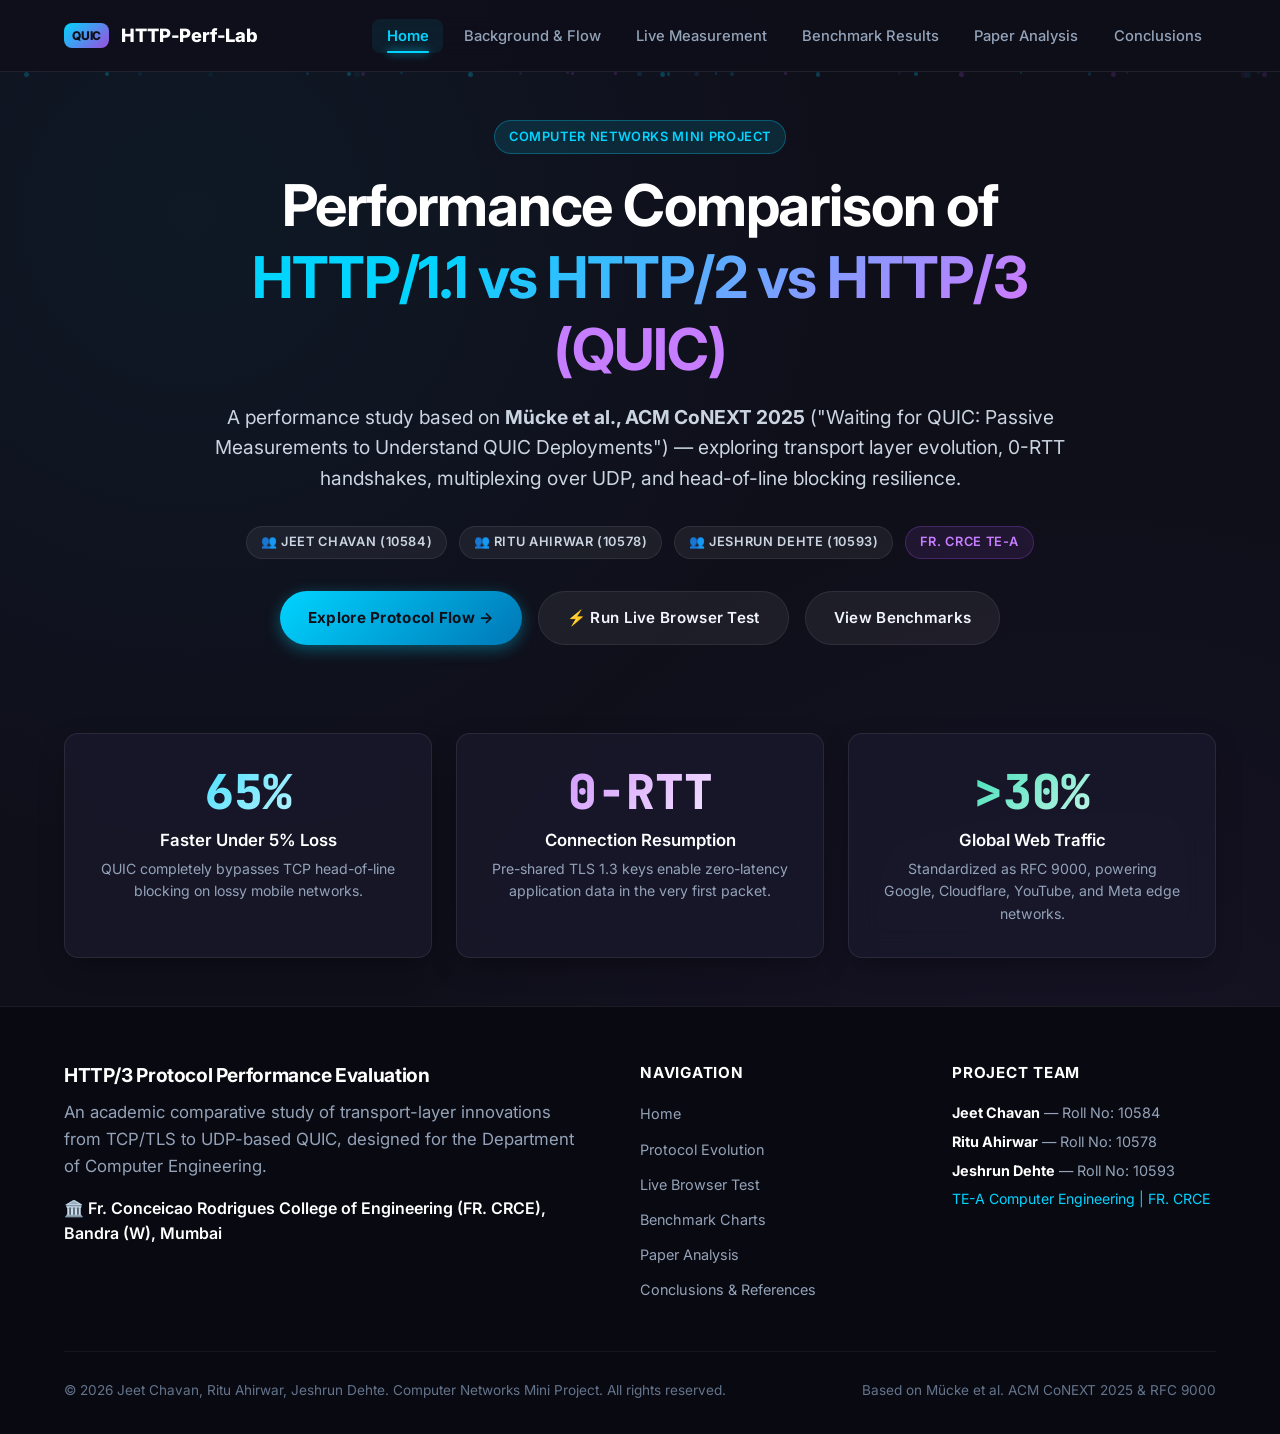
==== index.html @ 721e8af0 "Initial Commit" ====
<!DOCTYPE html>
<html lang="en">
<head>
  <meta charset="UTF-8">
  <meta name="viewport" content="width=device-width, initial-scale=1.0">
  <title>HTTP/1.1 vs HTTP/2 vs HTTP/3 (QUIC) | Computer Networks Mini Project</title>
  <meta name="description" content="A comprehensive experimental performance study comparing HTTP/1.1, HTTP/2, and HTTP/3 (QUIC) based on Mücke et al., ACM CoNEXT 2025. Submitted by Jeet Chavan, Ritu Ahirwar, Jeshrun Dehte, FR. CRCE.">
  <link rel="stylesheet" href="css/style.css">
</head>
<body>

  <!-- Sticky Navbar -->
  <header class="site-header">
    <div class="container nav-container">
      <a href="index.html" class="nav-brand">
        <span class="brand-badge">QUIC</span>
        <span>HTTP-Perf-Lab</span>
      </a>

      <button class="nav-toggle" aria-label="Toggle Navigation" aria-expanded="false">☰</button>

      <ul class="nav-links">
        <li><a href="index.html" class="nav-link">Home</a></li>
        <li><a href="background.html" class="nav-link">Background & Flow</a></li>
        <li><a href="live-demo.html" class="nav-link">Live Measurement</a></li>
        <li><a href="results.html" class="nav-link">Benchmark Results</a></li>
        <li><a href="research.html" class="nav-link">Paper Analysis</a></li>
        <li><a href="conclusion.html" class="nav-link">Conclusions</a></li>
      </ul>
    </div>
  </header>

  <!-- Hero Section with CSS Particle Background -->
  <main>
    <section class="hero">
      <div class="particles-bg"></div>

      <div class="container">
        <div class="hero-content">
          <!-- Left Column: Title & Research Context -->
          <div class="hero-text">
            <span class="badge">Computer Networks Mini Project</span>
            <h1>
              Performance Comparison of <br>
              <span class="gradient-text">HTTP/1.1 vs HTTP/2 vs HTTP/3 (QUIC)</span>
            </h1>
            <p class="hero-subtitle">
              A performance study based on <strong>Mücke et al., ACM CoNEXT 2025</strong> ("Waiting for QUIC: Passive Measurements to Understand QUIC Deployments") — exploring transport layer evolution, 0-RTT handshakes, multiplexing over UDP, and head-of-line blocking resilience.
            </p>
            <div style="display:flex; justify-content:center; gap:0.75rem; flex-wrap:wrap; margin-bottom:2rem;">
              <span class="badge" style="background:rgba(255,255,255,0.06); border-color:var(--border-glass); color:#cbd5e1;">👥 Jeet Chavan (10584)</span>
              <span class="badge" style="background:rgba(255,255,255,0.06); border-color:var(--border-glass); color:#cbd5e1;">👥 Ritu Ahirwar (10578)</span>
              <span class="badge" style="background:rgba(255,255,255,0.06); border-color:var(--border-glass); color:#cbd5e1;">👥 Jeshrun Dehte (10593)</span>
              <span class="badge badge-purple">FR. CRCE TE-A</span>
            </div>

            <div class="hero-actions">
              <a href="background.html" class="btn btn-primary" id="cta-explore">Explore Protocol Flow →</a>
              <a href="live-demo.html" class="btn btn-secondary" id="cta-demo">⚡ Run Live Browser Test</a>
              <a href="results.html" class="btn btn-secondary" id="cta-results">View Benchmarks</a>
            </div>
          </div>
        </div>

        <!-- Quick Stats Grid -->
        <div class="stats-grid">
          <div class="glass-card stat-card">
            <div class="stat-value">65%</div>
            <div class="stat-label">Faster Under 5% Loss</div>
            <p class="stat-desc">QUIC completely bypasses TCP head-of-line blocking on lossy mobile networks.</p>
          </div>

          <div class="glass-card stat-card purple">
            <div class="stat-value">0-RTT</div>
            <div class="stat-label">Connection Resumption</div>
            <p class="stat-desc">Pre-shared TLS 1.3 keys enable zero-latency application data in the very first packet.</p>
          </div>

          <div class="glass-card stat-card green">
            <div class="stat-value">&gt;30%</div>
            <div class="stat-label">Global Web Traffic</div>
            <p class="stat-desc">Standardized as RFC 9000, powering Google, Cloudflare, YouTube, and Meta edge networks.</p>
          </div>
        </div>
      </div>
    </section>
  </main>

  <!-- FR. CRCE Footer -->
  <footer class="site-footer">
    <div class="container">
      <div class="footer-grid">
        <div class="footer-brand">
          <h4>HTTP/3 Protocol Performance Evaluation</h4>
          <p>An academic comparative study of transport-layer innovations from TCP/TLS to UDP-based QUIC, designed for the Department of Computer Engineering.</p>
          <div class="crce-badge">
            🏛️ Fr. Conceicao Rodrigues College of Engineering (FR. CRCE), Bandra (W), Mumbai
          </div>
        </div>

        <div class="footer-links">
          <h5>Navigation</h5>
          <ul>
            <li><a href="index.html">Home</a></li>
            <li><a href="background.html">Protocol Evolution</a></li>
            <li><a href="live-demo.html">Live Browser Test</a></li>
            <li><a href="results.html">Benchmark Charts</a></li>
            <li><a href="research.html">Paper Analysis</a></li>
            <li><a href="conclusion.html">Conclusions & References</a></li>
          </ul>
        </div>

        <div class="footer-contact">
          <h5>Project Team</h5>
          <p style="font-size:0.9rem; margin-bottom:0.35rem;"><strong style="color:#fff;">Jeet Chavan</strong> — Roll No: 10584</p>
          <p style="font-size:0.9rem; margin-bottom:0.35rem;"><strong style="color:#fff;">Ritu Ahirwar</strong> — Roll No: 10578</p>
          <p style="font-size:0.9rem; margin-bottom:0.35rem;"><strong style="color:#fff;">Jeshrun Dehte</strong> — Roll No: 10593</p>
          <p style="font-size:0.88rem; margin-top:0.4rem; color:var(--accent-cyan);">TE-A Computer Engineering | FR. CRCE</p>
        </div>
      </div>

      <div class="footer-bottom">
        <div>&copy; 2026 Jeet Chavan, Ritu Ahirwar, Jeshrun Dehte. Computer Networks Mini Project. All rights reserved.</div>
        <div>Based on Mücke et al. ACM CoNEXT 2025 & RFC 9000</div>
      </div>
    </div>
  </footer>

  <script src="js/nav.js"></script>
</body>
</html>
---- css/style.css ----
/* ==========================================================================
   HTTP/1.1 vs HTTP/2 vs HTTP/3 (QUIC) - Computer Networks Mini-Project
   Shared Design System & Theme
   Theme: High-contrast Dark (#0f0f1a) + Cyan (#00d4ff) + Violet/Indigo
   ========================================================================== */

@import url('https://fonts.googleapis.com/css2?family=Inter:wght@300;400;500;600;700;800&family=JetBrains+Mono:wght@400;500;700&display=swap');

:root {
  --bg-primary: #0f0f1a;
  --bg-secondary: #17172b;
  --bg-card: rgba(26, 26, 46, 0.7);
  --bg-card-hover: rgba(35, 35, 62, 0.85);
  --bg-glass: rgba(18, 18, 35, 0.75);
  --border-glass: rgba(255, 255, 255, 0.08);
  --border-accent: rgba(0, 212, 255, 0.35);

  --accent-cyan: #00d4ff;
  --accent-cyan-glow: rgba(0, 212, 255, 0.4);
  --accent-purple: #9d4edd;
  --accent-pink: #f72585;
  --accent-green: #06d6a0;
  --accent-yellow: #ffd166;
  --accent-red: #ef476f;

  --text-main: #f0f4fc;
  --text-muted: #94a3b8;
  --text-dim: #64748b;

  --shadow-card: 0 10px 30px -10px rgba(0, 0, 0, 0.5);
  --shadow-glow: 0 0 25px rgba(0, 212, 255, 0.25);
  --shadow-glow-purple: 0 0 25px rgba(157, 78, 221, 0.25);

  --font-main: 'Inter', -apple-system, BlinkMacSystemFont, 'Segoe UI', Roboto, sans-serif;
  --font-mono: 'JetBrains Mono', monospace;

  --nav-height: 72px;
  --radius-sm: 8px;
  --radius-md: 14px;
  --radius-lg: 20px;
  --radius-full: 9999px;

  --transition-fast: 0.2s ease;
  --transition-smooth: 0.35s cubic-bezier(0.16, 1, 0.3, 1);
}

/* Base Reset */
*, *::before, *::after {
  box-sizing: border-box;
  margin: 0;
  padding: 0;
}

html {
  scroll-behavior: smooth;
  font-size: 16px;
}

body {
  background-color: var(--bg-primary);
  color: var(--text-main);
  font-family: var(--font-main);
  line-height: 1.6;
  min-height: 100vh;
  display: flex;
  flex-direction: column;
  overflow-x: hidden;
  background-image: 
    radial-gradient(circle at 15% 15%, rgba(0, 212, 255, 0.05) 0%, transparent 40%),
    radial-gradient(circle at 85% 85%, rgba(157, 78, 221, 0.06) 0%, transparent 45%);
}

/* Typography */
h1, h2, h3, h4, h5, h6 {
  color: #ffffff;
  font-weight: 700;
  line-height: 1.25;
  letter-spacing: -0.02em;
}

h1 { font-size: clamp(2.2rem, 4.5vw, 3.6rem); }
h2 { font-size: clamp(1.75rem, 3vw, 2.4rem); margin-bottom: 0.75rem; }
h3 { font-size: clamp(1.25rem, 2vw, 1.5rem); margin-bottom: 0.5rem; }

p {
  color: var(--text-muted);
  margin-bottom: 1rem;
  font-size: 1.05rem;
}

a {
  color: var(--accent-cyan);
  text-decoration: none;
  transition: all var(--transition-fast);
}

a:hover {
  color: #70e2ff;
  text-shadow: 0 0 10px var(--accent-cyan-glow);
}

/* Container & Layout */
.container {
  width: 100%;
  max-width: 1200px;
  margin: 0 auto;
  padding: 0 1.5rem;
}

.section {
  padding: 5rem 0;
  position: relative;
}

.section-title {
  text-align: center;
  margin-bottom: 3.5rem;
}

.section-title .badge {
  display: inline-flex;
  margin-bottom: 0.9rem;
}

.section-title h2 {
  display: block;
  width: 100%;
  background: linear-gradient(135deg, #ffffff 40%, var(--accent-cyan) 100%);
  -webkit-background-clip: text;
  -webkit-text-fill-color: transparent;
}

.section-title p {
  max-width: 650px;
  margin: 0.75rem auto 0;
  font-size: 1.1rem;
}

/* Glass Card */
.glass-card {
  background: var(--bg-card);
  backdrop-filter: blur(16px);
  -webkit-backdrop-filter: blur(16px);
  border: 1px solid var(--border-glass);
  border-radius: var(--radius-md);
  padding: 2rem;
  box-shadow: var(--shadow-card);
  transition: transform var(--transition-smooth), border-color var(--transition-smooth), box-shadow var(--transition-smooth);
}

.glass-card:hover {
  border-color: var(--border-accent);
  transform: translateY(-4px);
  box-shadow: var(--shadow-card), var(--shadow-glow);
}

/* Badge & Tag */
.badge {
  display: inline-flex;
  align-items: center;
  gap: 0.4rem;
  padding: 0.35rem 0.85rem;
  border-radius: var(--radius-full);
  font-size: 0.8rem;
  font-weight: 600;
  text-transform: uppercase;
  letter-spacing: 0.05em;
  background: rgba(0, 212, 255, 0.12);
  color: var(--accent-cyan);
  border: 1px solid rgba(0, 212, 255, 0.3);
}

.badge-purple {
  background: rgba(157, 78, 221, 0.12);
  color: #c77dff;
  border-color: rgba(157, 78, 221, 0.3);
}

.badge-green {
  background: rgba(6, 214, 160, 0.12);
  color: var(--accent-green);
  border-color: rgba(6, 214, 160, 0.3);
}

/* Buttons */
.btn {
  display: inline-flex;
  align-items: center;
  justify-content: center;
  gap: 0.6rem;
  padding: 0.85rem 1.75rem;
  border-radius: var(--radius-full);
  font-weight: 600;
  font-size: 0.95rem;
  letter-spacing: 0.02em;
  cursor: pointer;
  border: none;
  transition: all var(--transition-smooth);
  text-decoration: none;
}

.btn-primary {
  background: linear-gradient(135deg, #00d4ff, #0077b6);
  color: #0f0f1a;
  font-weight: 700;
  box-shadow: 0 4px 15px rgba(0, 212, 255, 0.35);
}

.btn-primary:hover {
  background: linear-gradient(135deg, #33dcff, #0096c7);
  box-shadow: 0 6px 25px rgba(0, 212, 255, 0.55);
  transform: translateY(-2px);
  color: #05050d;
}

.btn-secondary {
  background: rgba(255, 255, 255, 0.06);
  color: var(--text-main);
  border: 1px solid var(--border-glass);
}

.btn-secondary:hover {
  background: rgba(255, 255, 255, 0.12);
  border-color: rgba(255, 255, 255, 0.2);
  color: #ffffff;
  transform: translateY(-2px);
}

.btn-disabled {
  opacity: 0.4;
  cursor: not-allowed;
  pointer-events: none;
}

/* ==========================================================================
   Navbar
   ========================================================================== */
.site-header {
  position: sticky;
  top: 0;
  left: 0;
  width: 100%;
  height: var(--nav-height);
  background: rgba(15, 15, 26, 0.85);
  backdrop-filter: blur(20px);
  -webkit-backdrop-filter: blur(20px);
  border-bottom: 1px solid var(--border-glass);
  z-index: 1000;
  transition: all var(--transition-fast);
}

.site-header.scrolled {
  box-shadow: 0 10px 30px rgba(0, 0, 0, 0.4);
  background: rgba(15, 15, 26, 0.95);
}

.nav-container {
  display: flex;
  align-items: center;
  justify-content: space-between;
  height: 100%;
}

.nav-brand {
  display: flex;
  align-items: center;
  gap: 0.75rem;
  font-weight: 800;
  font-size: 1.15rem;
  color: #ffffff;
  letter-spacing: -0.01em;
}

.nav-brand .brand-badge {
  background: linear-gradient(135deg, var(--accent-cyan), var(--accent-purple));
  color: #0f0f1a;
  font-size: 0.75rem;
  font-weight: 800;
  padding: 0.2rem 0.5rem;
  border-radius: var(--radius-sm);
}

.nav-links {
  display: flex;
  align-items: center;
  list-style: none;
  gap: 0.4rem;
}

.nav-link {
  color: var(--text-muted);
  font-size: 0.92rem;
  font-weight: 500;
  padding: 0.5rem 0.9rem;
  border-radius: var(--radius-sm);
  transition: all var(--transition-fast);
  position: relative;
}

.nav-link:hover {
  color: #ffffff;
  background: rgba(255, 255, 255, 0.05);
}

.nav-link.active {
  color: var(--accent-cyan);
  background: rgba(0, 212, 255, 0.08);
  font-weight: 600;
}

.nav-link.active::after {
  content: '';
  position: absolute;
  bottom: 0;
  left: 20%;
  width: 60%;
  height: 2px;
  background: var(--accent-cyan);
  border-radius: 2px;
  box-shadow: 0 0 8px var(--accent-cyan);
}

.nav-toggle {
  display: none;
  background: none;
  border: none;
  color: var(--text-main);
  font-size: 1.5rem;
  cursor: pointer;
  padding: 0.5rem;
}

/* ==========================================================================
   Hero Section & Particle Simulation
   ========================================================================== */
.hero {
  position: relative;
  min-height: calc(100vh - var(--nav-height));
  display: flex;
  align-items: center;
  padding: 3rem 0;
  overflow: hidden;
}

.particles-bg {
  position: absolute;
  top: 0;
  left: 0;
  width: 100%;
  height: 100%;
  pointer-events: none;
  z-index: 0;
  opacity: 0.5;
}

.hero-content {
  position: relative;
  z-index: 1;
  display: flex;
  flex-direction: column;
  align-items: center;
  text-align: center;
  max-width: 900px;
  margin: 0 auto;
}

.hero-text {
  width: 100%;
}

.hero-text h1 {
  margin: 1rem 0;
}

.hero-text h1 .gradient-text {
  background: linear-gradient(135deg, #00d4ff 20%, #c77dff 80%);
  -webkit-background-clip: text;
  -webkit-text-fill-color: transparent;
}

.hero-subtitle {
  font-size: 1.2rem;
  line-height: 1.6;
  color: #cbd5e1;
  margin-bottom: 2rem;
}

.hero-actions {
  display: flex;
  gap: 1rem;
  flex-wrap: wrap;
  justify-content: center;
  margin-bottom: 2.5rem;
}

/* Student Profile Card */
.student-card {
  background: linear-gradient(145deg, rgba(26, 26, 46, 0.9), rgba(18, 18, 35, 0.95));
  border: 1px solid rgba(0, 212, 255, 0.25);
  border-radius: var(--radius-lg);
  padding: 2.2rem;
  box-shadow: 0 20px 40px rgba(0, 0, 0, 0.6), 0 0 30px rgba(0, 212, 255, 0.1);
  position: relative;
  overflow: hidden;
}

.student-card::before {
  content: '';
  position: absolute;
  top: 0;
  left: 0;
  width: 100%;
  height: 4px;
  background: linear-gradient(90deg, var(--accent-cyan), var(--accent-purple), var(--accent-pink));
}

.student-header {
  display: flex;
  align-items: center;
  gap: 1.2rem;
  margin-bottom: 1.5rem;
}

.student-avatar {
  width: 60px;
  height: 60px;
  border-radius: 50%;
  background: linear-gradient(135deg, var(--accent-cyan), var(--accent-purple));
  display: flex;
  align-items: center;
  justify-content: center;
  font-size: 1.5rem;
  font-weight: 700;
  color: #0f0f1a;
  box-shadow: 0 0 20px rgba(0, 212, 255, 0.4);
}

.student-details h3 {
  font-size: 1.35rem;
  margin-bottom: 0.2rem;
}

.student-details p {
  margin: 0;
  font-size: 0.9rem;
  color: var(--accent-cyan);
  font-weight: 500;
}

.student-meta-list {
  list-style: none;
  display: flex;
  flex-direction: column;
  gap: 0.75rem;
  border-top: 1px solid var(--border-glass);
  padding-top: 1.25rem;
}

.student-meta-item {
  display: flex;
  justify-content: space-between;
  font-size: 0.92rem;
}

.student-meta-item span:first-child {
  color: var(--text-dim);
}

.student-meta-item span:last-child {
  color: #ffffff;
  font-weight: 600;
}

/* Quick Stats Section */
.stats-grid {
  display: grid;
  grid-template-columns: repeat(auto-fit, minmax(280px, 1fr));
  gap: 1.5rem;
  margin-top: 3rem;
}

.stat-card {
  padding: 2rem;
  text-align: center;
  position: relative;
  overflow: hidden;
}

.stat-value {
  font-size: 3rem;
  font-weight: 800;
  font-family: var(--font-mono);
  background: linear-gradient(135deg, var(--accent-cyan), #ffffff);
  -webkit-background-clip: text;
  -webkit-text-fill-color: transparent;
  line-height: 1.1;
  margin-bottom: 0.5rem;
}

.stat-card.purple .stat-value {
  background: linear-gradient(135deg, #c77dff, #ffffff);
  -webkit-background-clip: text;
  -webkit-text-fill-color: transparent;
}

.stat-card.green .stat-value {
  background: linear-gradient(135deg, var(--accent-green), #ffffff);
  -webkit-background-clip: text;
  -webkit-text-fill-color: transparent;
}

.stat-label {
  font-size: 1.05rem;
  font-weight: 600;
  color: #ffffff;
  margin-bottom: 0.25rem;
}

.stat-desc {
  font-size: 0.88rem;
  color: var(--text-muted);
  margin: 0;
}

/* ==========================================================================
   Timeline (Background Page)
   ========================================================================== */
.timeline {
  position: relative;
  max-width: 900px;
  margin: 3rem auto;
  padding: 2rem 0;
}

.timeline::before {
  content: '';
  position: absolute;
  top: 0;
  bottom: 0;
  left: 50%;
  width: 3px;
  background: linear-gradient(180deg, rgba(0, 212, 255, 0.8), rgba(157, 78, 221, 0.8));
  transform: translateX(-50%);
}

.timeline-item {
  position: relative;
  width: 50%;
  padding: 1.5rem 2.5rem;
}

.timeline-item.left {
  left: 0;
  text-align: right;
}

.timeline-item.right {
  left: 50%;
  text-align: left;
}

.timeline-dot {
  position: absolute;
  top: 2rem;
  width: 20px;
  height: 20px;
  background: var(--bg-primary);
  border: 3px solid var(--accent-cyan);
  border-radius: 50%;
  box-shadow: 0 0 15px var(--accent-cyan);
  z-index: 2;
}

.timeline-item.left .timeline-dot {
  right: -10px;
}

.timeline-item.right .timeline-dot {
  left: -10px;
  border-color: var(--accent-purple);
  box-shadow: 0 0 15px var(--accent-purple);
}

.timeline-year {
  font-family: var(--font-mono);
  font-size: 1.1rem;
  font-weight: 700;
  color: var(--accent-cyan);
  margin-bottom: 0.25rem;
}

.timeline-item.right .timeline-year {
  color: #c77dff;
}

/* ==========================================================================
   Handshake & HOL Visualizations
   ========================================================================== */
.diagram-container {
  display: grid;
  grid-template-columns: 1fr 1fr;
  gap: 2rem;
  margin: 2.5rem 0;
}

.diagram-box {
  background: var(--bg-secondary);
  border: 1px solid var(--border-glass);
  border-radius: var(--radius-md);
  padding: 1.75rem;
  position: relative;
}

.diagram-header {
  display: flex;
  justify-content: space-between;
  align-items: center;
  margin-bottom: 1.5rem;
  padding-bottom: 0.75rem;
  border-bottom: 1px solid var(--border-glass);
}

.diagram-svg-wrap {
  width: 100%;
  height: 380px;
  display: flex;
  align-items: center;
  justify-content: center;
  position: relative;
}

.diagram-svg {
  width: 100%;
  height: 100%;
}

.hol-container {
  background: var(--bg-secondary);
  border-radius: var(--radius-md);
  padding: 2rem;
  border: 1px solid var(--border-glass);
  margin-top: 2rem;
}

.hol-streams {
  display: flex;
  flex-direction: column;
  gap: 1.5rem;
  margin-top: 1.5rem;
}

.stream-row {
  display: flex;
  align-items: center;
  gap: 1.5rem;
  background: rgba(0, 0, 0, 0.25);
  padding: 1rem 1.5rem;
  border-radius: var(--radius-sm);
  border-left: 4px solid var(--accent-cyan);
}

.stream-label {
  width: 160px;
  font-size: 0.9rem;
  font-weight: 600;
  color: #ffffff;
}

.stream-track {
  flex: 1;
  display: flex;
  gap: 0.75rem;
  position: relative;
  overflow-x: auto;
  padding: 0.25rem 0;
}

.packet-pill {
  padding: 0.5rem 1rem;
  border-radius: var(--radius-sm);
  font-family: var(--font-mono);
  font-size: 0.8rem;
  font-weight: 600;
  display: flex;
  align-items: center;
  gap: 0.5rem;
  white-space: nowrap;
}

.packet-ok {
  background: rgba(6, 214, 160, 0.2);
  border: 1px solid rgba(6, 214, 160, 0.5);
  color: #a7f3d0;
}

.packet-lost {
  background: rgba(239, 71, 111, 0.25);
  border: 1px solid rgba(239, 71, 111, 0.8);
  color: #fda4af;
  animation: pulse-red 1.5s infinite;
}

.packet-blocked {
  background: rgba(255, 209, 102, 0.15);
  border: 1px dashed rgba(255, 209, 102, 0.5);
  color: #fde047;
  opacity: 0.6;
}

@keyframes pulse-red {
  0%, 100% { box-shadow: 0 0 5px rgba(239, 71, 111, 0.4); }
  50% { box-shadow: 0 0 18px rgba(239, 71, 111, 0.8); }
}

/* Accordion FAQ */
.faq-list {
  display: flex;
  flex-direction: column;
  gap: 1rem;
  max-width: 850px;
  margin: 2rem auto 0;
}

.faq-item {
  border: 1px solid var(--border-glass);
  border-radius: var(--radius-md);
  background: var(--bg-card);
  overflow: hidden;
  transition: border-color var(--transition-fast);
}

.faq-item.active {
  border-color: var(--border-accent);
}

.faq-question {
  width: 100%;
  display: flex;
  justify-content: space-between;
  align-items: center;
  padding: 1.25rem 1.75rem;
  background: none;
  border: none;
  color: #ffffff;
  font-size: 1.05rem;
  font-weight: 600;
  text-align: left;
  cursor: pointer;
}

.faq-icon {
  font-size: 1.2rem;
  color: var(--accent-cyan);
  transition: transform var(--transition-smooth);
}

.faq-item.active .faq-icon {
  transform: rotate(180deg);
}

.faq-answer {
  max-height: 0;
  overflow: hidden;
  transition: max-height 0.4s ease-out, padding 0.3s ease;
  background: rgba(15, 15, 26, 0.4);
  color: var(--text-muted);
}

.faq-item.active .faq-answer {
  max-height: 400px;
  padding: 1.25rem 1.75rem;
  border-top: 1px solid var(--border-glass);
}

/* ==========================================================================
   Live Demo Page Styles
   ========================================================================== */
.demo-control-bar {
  display: flex;
  flex-wrap: wrap;
  align-items: center;
  justify-content: space-between;
  gap: 1.5rem;
  padding: 1.5rem;
  background: var(--bg-card);
  border-radius: var(--radius-md);
  border: 1px solid var(--border-glass);
  margin-bottom: 2.5rem;
}

.protocol-buttons {
  display: flex;
  gap: 1rem;
  flex-wrap: wrap;
}

.btn-measure {
  padding: 0.85rem 1.4rem;
  font-weight: 600;
  border-radius: var(--radius-sm);
  display: flex;
  align-items: center;
  gap: 0.6rem;
  cursor: pointer;
  border: 1px solid transparent;
  transition: all var(--transition-fast);
  color: #fff;
}

.btn-http1 {
  background: #3a0ca3;
  border-color: #4cc9f0;
}
.btn-http1:hover {
  background: #4361ee;
  box-shadow: 0 0 15px rgba(67, 97, 238, 0.5);
}

.btn-http2 {
  background: #7209b7;
  border-color: #b5179e;
}
.btn-http2:hover {
  background: #8e15c4;
  box-shadow: 0 0 15px rgba(181, 23, 158, 0.5);
}

.btn-http3 {
  background: linear-gradient(135deg, #00b4d8, #0077b6);
  border-color: var(--accent-cyan);
}
.btn-http3:hover {
  background: linear-gradient(135deg, #00d4ff, #0096c7);
  box-shadow: 0 0 18px rgba(0, 212, 255, 0.6);
}

.metrics-cards-grid {
  display: grid;
  grid-template-columns: repeat(auto-fit, minmax(260px, 1fr));
  gap: 1.5rem;
  margin-bottom: 2.5rem;
}

.metric-card {
  background: var(--bg-card);
  border: 1px solid var(--border-glass);
  border-radius: var(--radius-md);
  padding: 1.75rem;
  position: relative;
  overflow: hidden;
}

.metric-card.active-test {
  border-color: var(--accent-cyan);
  box-shadow: 0 0 20px rgba(0, 212, 255, 0.2);
}

.metric-card-top {
  display: flex;
  justify-content: space-between;
  align-items: center;
  margin-bottom: 1.25rem;
}

.metric-card-top h3 {
  font-size: 1.2rem;
  margin: 0;
}

.metric-timing-breakdown {
  display: flex;
  flex-direction: column;
  gap: 0.65rem;
}

.timing-row {
  display: flex;
  justify-content: space-between;
  align-items: center;
  font-size: 0.88rem;
}

.timing-row span:first-child {
  color: var(--text-dim);
}

.timing-row span:last-child {
  font-family: var(--font-mono);
  font-weight: 600;
  color: #fff;
}

.timing-total {
  border-top: 1px solid var(--border-glass);
  padding-top: 0.75rem;
  margin-top: 0.5rem;
  font-size: 1rem;
}

.timing-total span:last-child {
  color: var(--accent-cyan);
  font-size: 1.2rem;
}

.fastest-pill {
  position: absolute;
  top: 1rem;
  right: 1rem;
  background: rgba(6, 214, 160, 0.2);
  color: var(--accent-green);
  border: 1px solid rgba(6, 214, 160, 0.5);
  padding: 0.2rem 0.6rem;
  border-radius: var(--radius-full);
  font-size: 0.72rem;
  font-weight: 700;
  text-transform: uppercase;
  display: none;
}

.fastest-pill.show {
  display: inline-block;
}

/* Comparison Table */
.table-responsive {
  width: 100%;
  overflow-x: auto;
  border-radius: var(--radius-md);
  border: 1px solid var(--border-glass);
  background: var(--bg-card);
}

.custom-table {
  width: 100%;
  border-collapse: collapse;
  text-align: left;
}

.custom-table th,
.custom-table td {
  padding: 1.1rem 1.4rem;
  border-bottom: 1px solid var(--border-glass);
}

.custom-table th {
  background: rgba(255, 255, 255, 0.03);
  color: #ffffff;
  font-weight: 600;
  font-size: 0.9rem;
  text-transform: uppercase;
  letter-spacing: 0.04em;
}

.custom-table tr:last-child td {
  border-bottom: none;
}

.custom-table tr:hover td {
  background: rgba(255, 255, 255, 0.02);
}

/* Note Alert */
.alert-box {
  background: rgba(0, 212, 255, 0.08);
  border: 1px solid rgba(0, 212, 255, 0.3);
  border-radius: var(--radius-sm);
  padding: 1rem 1.4rem;
  display: flex;
  align-items: flex-start;
  gap: 1rem;
  margin: 1.5rem 0;
  font-size: 0.92rem;
  color: #cdeefe;
}

.alert-box .alert-icon {
  font-size: 1.25rem;
  color: var(--accent-cyan);
}

/* ==========================================================================
   Results Page Charts
   ========================================================================== */
.results-header-actions {
  display: flex;
  align-items: center;
  justify-content: space-between;
  margin-bottom: 2.5rem;
  flex-wrap: wrap;
  gap: 1rem;
}

.toggle-group {
  display: inline-flex;
  background: var(--bg-secondary);
  padding: 0.35rem;
  border-radius: var(--radius-full);
  border: 1px solid var(--border-glass);
}

.toggle-btn {
  padding: 0.55rem 1.25rem;
  background: none;
  border: none;
  color: var(--text-muted);
  font-size: 0.88rem;
  font-weight: 600;
  border-radius: var(--radius-full);
  cursor: pointer;
  transition: all var(--transition-fast);
}

.toggle-btn.active {
  background: var(--accent-cyan);
  color: #0f0f1a;
  box-shadow: 0 2px 10px rgba(0, 212, 255, 0.4);
}

.charts-grid {
  display: grid;
  grid-template-columns: repeat(2, 1fr);
  gap: 2rem;
}

.chart-card {
  background: var(--bg-card);
  border: 1px solid var(--border-glass);
  border-radius: var(--radius-md);
  padding: 1.75rem;
  position: relative;
}

.chart-card h3 {
  font-size: 1.15rem;
  margin-bottom: 0.3rem;
}

.chart-desc {
  font-size: 0.85rem;
  color: var(--text-dim);
  margin-bottom: 1.25rem;
}

.chart-wrapper {
  position: relative;
  height: 320px;
  width: 100%;
}

/* ==========================================================================
   Research & Paper Page
   ========================================================================== */
.paper-citation-card {
  background: linear-gradient(135deg, rgba(23, 23, 43, 0.95), rgba(15, 15, 26, 0.95));
  border: 1px solid rgba(0, 212, 255, 0.3);
  border-radius: var(--radius-lg);
  padding: 2.5rem;
  box-shadow: var(--shadow-card);
  margin-bottom: 3.5rem;
  position: relative;
}

.paper-citation-card::after {
  content: '"';
  position: absolute;
  top: 1rem;
  right: 2rem;
  font-size: 6rem;
  color: rgba(255, 255, 255, 0.04);
  font-family: serif;
  line-height: 1;
  pointer-events: none;
}

.paper-title {
  font-size: 1.6rem;
  color: #ffffff;
  margin-bottom: 0.5rem;
}

.paper-meta {
  color: var(--accent-cyan);
  font-family: var(--font-mono);
  font-size: 0.9rem;
  margin-bottom: 1.5rem;
}

.quote-box {
  border-left: 3px solid var(--accent-cyan);
  padding-left: 1.25rem;
  font-style: italic;
  color: #e2e8f0;
  font-size: 1.05rem;
  margin: 1.5rem 0;
}

.methodology-grid {
  display: grid;
  grid-template-columns: repeat(3, 1fr);
  gap: 1.5rem;
  margin-bottom: 3rem;
}

.methodology-item {
  background: var(--bg-secondary);
  border: 1px solid var(--border-glass);
  border-radius: var(--radius-md);
  padding: 1.5rem;
}

.methodology-item h4 {
  color: var(--accent-cyan);
  margin-bottom: 0.5rem;
  display: flex;
  align-items: center;
  gap: 0.5rem;
}

/* ==========================================================================
   Conclusion Page
   ========================================================================== */
.takeaways-grid {
  display: grid;
  grid-template-columns: repeat(3, 1fr);
  gap: 2rem;
  margin-bottom: 3.5rem;
}

.takeaway-card {
  background: var(--bg-card);
  border: 1px solid var(--border-glass);
  border-radius: var(--radius-md);
  padding: 2.2rem 1.8rem;
  position: relative;
  transition: all var(--transition-smooth);
}

.takeaway-card:hover {
  transform: translateY(-6px);
  border-color: var(--accent-cyan);
  box-shadow: 0 15px 35px rgba(0, 0, 0, 0.5), var(--shadow-glow);
}

.takeaway-number {
  font-size: 2.5rem;
  font-weight: 800;
  font-family: var(--font-mono);
  color: rgba(255, 255, 255, 0.12);
  line-height: 1;
  position: absolute;
  top: 1.5rem;
  right: 1.5rem;
}

.takeaway-icon {
  font-size: 2.2rem;
  margin-bottom: 1.25rem;
  display: inline-block;
}

.takeaway-card h3 {
  font-size: 1.2rem;
  margin-bottom: 0.75rem;
}

.references-list {
  list-style: none;
  display: flex;
  flex-direction: column;
  gap: 1.2rem;
}

.reference-item {
  background: var(--bg-secondary);
  border: 1px solid var(--border-glass);
  padding: 1.25rem 1.5rem;
  border-radius: var(--radius-sm);
  font-size: 0.92rem;
  line-height: 1.6;
}

.reference-item strong {
  color: var(--accent-cyan);
}

/* ==========================================================================
   Footer
   ========================================================================== */
.site-footer {
  margin-top: auto;
  background: #090912;
  border-top: 1px solid var(--border-glass);
  padding: 3.5rem 0 2rem;
  color: var(--text-muted);
}

.footer-grid {
  display: grid;
  grid-template-columns: 2fr 1fr 1fr;
  gap: 3rem;
  margin-bottom: 3rem;
}

.footer-brand h4 {
  color: #fff;
  font-size: 1.2rem;
  margin-bottom: 0.75rem;
}

.footer-links h5,
.footer-contact h5 {
  color: #ffffff;
  font-size: 0.95rem;
  text-transform: uppercase;
  letter-spacing: 0.05em;
  margin-bottom: 1.2rem;
}

.footer-links ul {
  list-style: none;
  display: flex;
  flex-direction: column;
  gap: 0.6rem;
}

.footer-links a {
  color: var(--text-muted);
  font-size: 0.9rem;
}

.footer-links a:hover {
  color: var(--accent-cyan);
  padding-left: 4px;
}

.footer-bottom {
  border-top: 1px solid rgba(255, 255, 255, 0.05);
  padding-top: 1.75rem;
  text-align: center;
  font-size: 0.85rem;
  color: var(--text-dim);
  display: flex;
  justify-content: space-between;
  align-items: center;
  flex-wrap: wrap;
  gap: 1rem;
}

.crce-badge {
  display: inline-flex;
  align-items: center;
  gap: 0.5rem;
  font-weight: 600;
  color: #ffffff;
}

/* ==========================================================================
   CSS Particles (Background Simulation for Hero)
   ========================================================================== */
.particle {
  position: absolute;
  border-radius: 50%;
  background: var(--accent-cyan);
  opacity: 0.2;
  pointer-events: none;
  animation: float-up 12s infinite linear;
}

@keyframes float-up {
  0% {
    transform: translateY(100vh) scale(0.5);
    opacity: 0;
  }
  20% {
    opacity: 0.35;
  }
  80% {
    opacity: 0.35;
  }
  100% {
    transform: translateY(-20vh) scale(1.2);
    opacity: 0;
  }
}

/* Responsive Media Queries */
@media (max-width: 992px) {
  .hero-content {
    grid-template-columns: 1fr;
    text-align: center;
  }
  .hero-actions {
    justify-content: center;
  }
  .student-card {
    max-width: 450px;
    margin: 0 auto;
    text-align: left;
  }
  .diagram-container,
  .charts-grid,
  .takeaways-grid,
  .methodology-grid {
    grid-template-columns: 1fr;
  }
  .footer-grid {
    grid-template-columns: 1fr;
    gap: 2rem;
  }
  .timeline::before {
    left: 20px;
  }
  .timeline-item {
    width: 100%;
    padding-left: 4rem;
    padding-right: 1rem;
  }
  .timeline-item.left,
  .timeline-item.right {
    left: 0;
    text-align: left;
  }
  .timeline-item.left .timeline-dot,
  .timeline-item.right .timeline-dot {
    left: 10px;
  }
}

@media (max-width: 768px) {
  .nav-links {
    display: none;
    position: absolute;
    top: var(--nav-height);
    left: 0;
    width: 100%;
    background: var(--bg-secondary);
    flex-direction: column;
    padding: 1.5rem;
    border-bottom: 1px solid var(--border-glass);
  }
  .nav-links.open {
    display: flex;
  }
  .nav-toggle {
    display: block;
  }
}
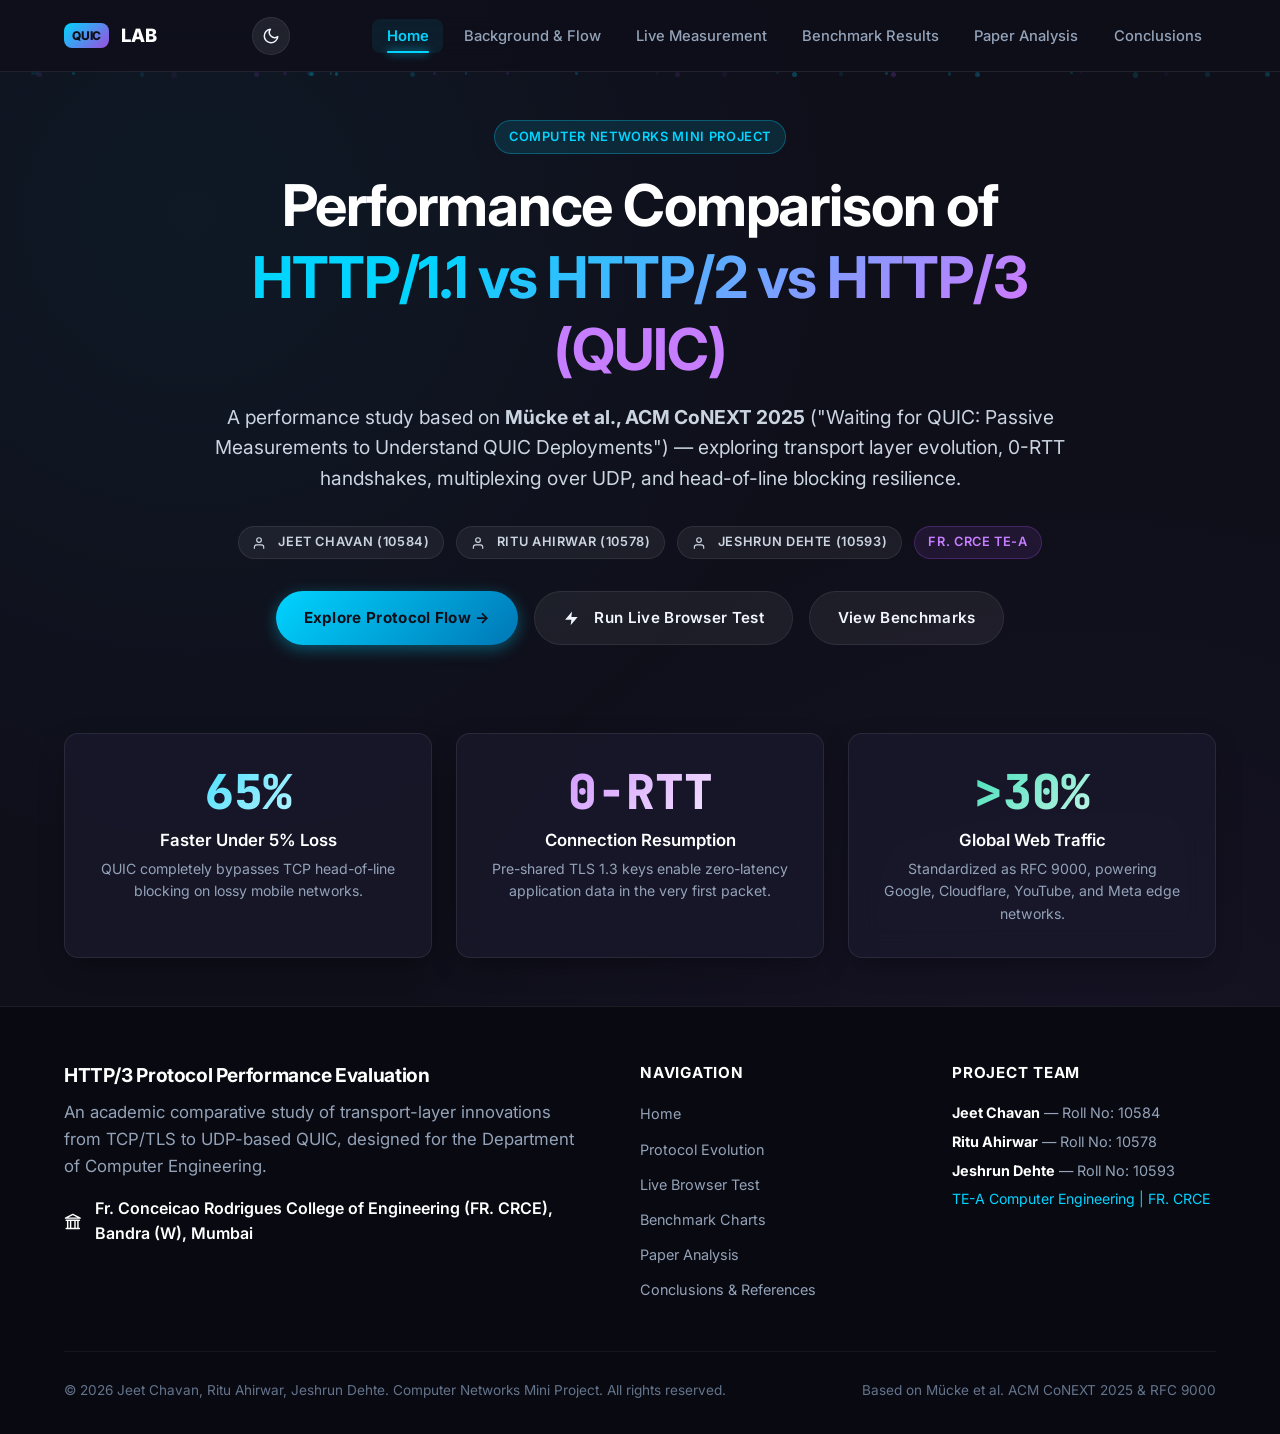
==== commit 14ebe203: "Add additional features in QUICLAB" ====
--- a/index.html
+++ b/index.html
@@ -1,6 +1,7 @@
 <!DOCTYPE html>
 <html lang="en">
 <head>
+  <script>(function(){const t=localStorage.getItem("quiclab-theme")||"dark";document.documentElement.setAttribute("data-theme",t);})();</script>
   <meta charset="UTF-8">
   <meta name="viewport" content="width=device-width, initial-scale=1.0">
   <title>HTTP/1.1 vs HTTP/2 vs HTTP/3 (QUIC) | Computer Networks Mini Project</title>
@@ -14,7 +15,7 @@
     <div class="container nav-container">
       <a href="index.html" class="nav-brand">
         <span class="brand-badge">QUIC</span>
-        <span>HTTP-Perf-Lab</span>
+        <span>LAB</span>
       </a>
 
       <button class="nav-toggle" aria-label="Toggle Navigation" aria-expanded="false">☰</button>
@@ -48,15 +49,15 @@
               A performance study based on <strong>Mücke et al., ACM CoNEXT 2025</strong> ("Waiting for QUIC: Passive Measurements to Understand QUIC Deployments") — exploring transport layer evolution, 0-RTT handshakes, multiplexing over UDP, and head-of-line blocking resilience.
             </p>
             <div style="display:flex; justify-content:center; gap:0.75rem; flex-wrap:wrap; margin-bottom:2rem;">
-              <span class="badge" style="background:rgba(255,255,255,0.06); border-color:var(--border-glass); color:#cbd5e1;">👥 Jeet Chavan (10584)</span>
-              <span class="badge" style="background:rgba(255,255,255,0.06); border-color:var(--border-glass); color:#cbd5e1;">👥 Ritu Ahirwar (10578)</span>
-              <span class="badge" style="background:rgba(255,255,255,0.06); border-color:var(--border-glass); color:#cbd5e1;">👥 Jeshrun Dehte (10593)</span>
+              <span class="badge" style="background:rgba(255,255,255,0.06); border-color:var(--border-glass); color:#cbd5e1;"><svg class="ui-icon ui-icon-stroke" viewBox="0 0 24 24" style="margin-right:0.35rem;"><path d="M20 21v-2a4 4 0 0 0-4-4H8a4 4 0 0 0-4 4v2"></path><circle cx="12" cy="7" r="4"></circle></svg>Jeet Chavan (10584)</span>
+              <span class="badge" style="background:rgba(255,255,255,0.06); border-color:var(--border-glass); color:#cbd5e1;"><svg class="ui-icon ui-icon-stroke" viewBox="0 0 24 24" style="margin-right:0.35rem;"><path d="M20 21v-2a4 4 0 0 0-4-4H8a4 4 0 0 0-4 4v2"></path><circle cx="12" cy="7" r="4"></circle></svg>Ritu Ahirwar (10578)</span>
+              <span class="badge" style="background:rgba(255,255,255,0.06); border-color:var(--border-glass); color:#cbd5e1;"><svg class="ui-icon ui-icon-stroke" viewBox="0 0 24 24" style="margin-right:0.35rem;"><path d="M20 21v-2a4 4 0 0 0-4-4H8a4 4 0 0 0-4 4v2"></path><circle cx="12" cy="7" r="4"></circle></svg>Jeshrun Dehte (10593)</span>
               <span class="badge badge-purple">FR. CRCE TE-A</span>
             </div>
 
             <div class="hero-actions">
               <a href="background.html" class="btn btn-primary" id="cta-explore">Explore Protocol Flow →</a>
-              <a href="live-demo.html" class="btn btn-secondary" id="cta-demo">⚡ Run Live Browser Test</a>
+              <a href="live-demo.html" class="btn btn-secondary" id="cta-demo"><svg class="ui-icon" viewBox="0 0 24 24" style="margin-right:0.35rem;"><path d="M13 2L3 14h9l-1 8 10-12h-9l1-8z"></path></svg>Run Live Browser Test</a>
               <a href="results.html" class="btn btn-secondary" id="cta-results">View Benchmarks</a>
             </div>
           </div>
@@ -94,7 +95,7 @@
           <h4>HTTP/3 Protocol Performance Evaluation</h4>
           <p>An academic comparative study of transport-layer innovations from TCP/TLS to UDP-based QUIC, designed for the Department of Computer Engineering.</p>
           <div class="crce-badge">
-            🏛️ Fr. Conceicao Rodrigues College of Engineering (FR. CRCE), Bandra (W), Mumbai
+            <svg class="ui-icon ui-icon-stroke" viewBox="0 0 24 24" style="margin-right:0.35rem;"><path d="M3 21h18M3 10h18M5 10v11M19 10v11M9 10v11M15 10v11M12 2L2 7h20L12 2z"></path></svg>Fr. Conceicao Rodrigues College of Engineering (FR. CRCE), Bandra (W), Mumbai
           </div>
         </div>
 
--- a/css/style.css
+++ b/css/style.css
@@ -24,6 +24,7 @@
   --accent-red: #ef476f;
 
   --text-main: #f0f4fc;
+  --text-heading: #ffffff;
   --text-muted: #94a3b8;
   --text-dim: #64748b;
 
@@ -42,6 +43,364 @@
 
   --transition-fast: 0.2s ease;
   --transition-smooth: 0.35s cubic-bezier(0.16, 1, 0.3, 1);
+}
+
+/* ==========================================================================
+   Light Mode Theme Overrides
+   ========================================================================== */
+[data-theme="light"] {
+  --bg-primary: #f8fafc;
+  --bg-secondary: #ffffff;
+  --bg-card: rgba(255, 255, 255, 0.9);
+  --bg-card-hover: #ffffff;
+  --bg-glass: rgba(255, 255, 255, 0.88);
+  --border-glass: rgba(15, 23, 42, 0.1);
+  --border-accent: rgba(2, 132, 199, 0.35);
+
+  --accent-cyan: #0284c7; /* Contrast-safe sapphire cyan */
+  --accent-cyan-glow: rgba(2, 132, 199, 0.2);
+  --accent-purple: #7c3aed;
+  --accent-pink: #db2777;
+  --accent-green: #059669;
+  --accent-yellow: #b45309;
+  --accent-red: #dc2626;
+
+  --text-main: #1e293b;
+  --text-heading: #0f172a;
+  --text-muted: #475569;
+  --text-dim: #64748b;
+
+  --shadow-card: 0 10px 25px -5px rgba(15, 23, 42, 0.08), 0 8px 10px -6px rgba(15, 23, 42, 0.04);
+  --shadow-glow: 0 0 20px rgba(2, 132, 199, 0.12);
+  --shadow-glow-purple: 0 0 20px rgba(124, 58, 237, 0.12);
+}
+
+[data-theme="light"] body {
+  background-color: var(--bg-primary);
+  background-image: 
+    radial-gradient(circle at 15% 15%, rgba(2, 132, 199, 0.04) 0%, transparent 40%),
+    radial-gradient(circle at 85% 85%, rgba(124, 58, 237, 0.04) 0%, transparent 45%);
+}
+
+[data-theme="light"] h1, 
+[data-theme="light"] h2, 
+[data-theme="light"] h3, 
+[data-theme="light"] h4, 
+[data-theme="light"] h5, 
+[data-theme="light"] h6 {
+  color: var(--text-heading) !important;
+}
+
+[data-theme="light"] strong {
+  color: var(--text-heading) !important;
+}
+
+/* Ensure any hardcoded inline white colors adapt seamlessly in light mode */
+[data-theme="light"] [style*="color: #fff"],
+[data-theme="light"] [style*="color:#fff"],
+[data-theme="light"] [style*="color: #ffffff"],
+[data-theme="light"] [style*="color:#ffffff"] {
+  color: var(--text-heading) !important;
+}
+
+[data-theme="light"] [style*="color: #cbd5e1"],
+[data-theme="light"] [style*="color:#cbd5e1"] {
+  color: var(--text-main) !important;
+}
+
+[data-theme="light"] .section-title h2 {
+  background: linear-gradient(135deg, #0f172a 40%, var(--accent-cyan) 100%);
+  -webkit-background-clip: text;
+  -webkit-text-fill-color: transparent;
+}
+
+[data-theme="light"] .stat-value,
+[data-theme="light"] .stat-card-clean .stat-num,
+[data-theme="light"] .metric-value,
+[data-theme="light"] .metric-badge,
+[data-theme="light"] .hero-stat-value {
+  color: var(--text-heading) !important;
+}
+
+[data-theme="light"] .stat-label,
+[data-theme="light"] .stat-desc,
+[data-theme="light"] .metric-desc,
+[data-theme="light"] .hero-subtitle {
+  color: var(--text-muted) !important;
+}
+
+[data-theme="light"] .nav-brand {
+  color: var(--text-heading);
+}
+
+[data-theme="light"] .nav-brand span:last-child {
+  color: var(--text-heading);
+}
+
+[data-theme="light"] .nav-brand .brand-badge {
+  color: #ffffff;
+  background: linear-gradient(135deg, #0284c7, #7c3aed);
+}
+
+[data-theme="light"] .site-header {
+  background: rgba(255, 255, 255, 0.85);
+  border-bottom: 1px solid var(--border-glass);
+}
+
+[data-theme="light"] .site-header.scrolled {
+  background: rgba(255, 255, 255, 0.95);
+  box-shadow: 0 4px 20px rgba(0, 0, 0, 0.06);
+}
+
+[data-theme="light"] .nav-link {
+  color: var(--text-muted);
+}
+
+[data-theme="light"] .nav-link:hover,
+[data-theme="light"] .nav-link.active {
+  color: var(--accent-cyan);
+}
+
+[data-theme="light"] .stream-row {
+  background: rgba(241, 245, 249, 0.9);
+  border: 1px solid var(--border-glass);
+  border-left: 4px solid var(--accent-cyan);
+}
+
+[data-theme="light"] .stream-label {
+  color: var(--text-heading);
+}
+
+[data-theme="light"] .diagram-box {
+  background: #ffffff;
+  border-color: #e2e8f0;
+  box-shadow: 0 4px 20px rgba(0, 0, 0, 0.04);
+}
+
+[data-theme="light"] .diagram-svg text {
+  fill: #334155;
+}
+
+[data-theme="light"] .diagram-svg line {
+  stroke: #cbd5e1;
+}
+
+[data-theme="light"] .hol-container {
+  background: #ffffff;
+  border-color: #e2e8f0;
+}
+
+[data-theme="light"] .chart-card {
+  background: #ffffff;
+  border-color: #e2e8f0;
+  box-shadow: 0 4px 20px rgba(0, 0, 0, 0.04);
+}
+
+[data-theme="light"] .custom-table th {
+  background: #f1f5f9;
+  color: #0f172a;
+}
+
+[data-theme="light"] .custom-table td {
+  background: #ffffff;
+  color: #1e293b;
+  border-color: #e2e8f0;
+}
+
+[data-theme="light"] .custom-table tr:hover td {
+  background: #f8fafc;
+}
+
+[data-theme="light"] .faq-item {
+  background: #ffffff;
+  border-color: #e2e8f0;
+}
+
+[data-theme="light"] .faq-question {
+  color: var(--text-heading);
+}
+
+[data-theme="light"] .faq-answer {
+  color: var(--text-muted);
+}
+
+[data-theme="light"] .site-footer {
+  background: #f1f5f9;
+  border-top: 1px solid #e2e8f0;
+}
+
+[data-theme="light"] .crce-badge {
+  background: #ffffff;
+  border-color: #cbd5e1;
+  color: #0f172a;
+}
+
+[data-theme="light"] .takeaway-card {
+  background: #ffffff;
+  border-color: #e2e8f0;
+  box-shadow: 0 4px 15px rgba(0, 0, 0, 0.03);
+}
+
+[data-theme="light"] .glass-card {
+  background: #ffffff;
+  border-color: #e2e8f0;
+  box-shadow: 0 4px 20px rgba(0, 0, 0, 0.04);
+}
+
+[data-theme="light"] .reference-item {
+  background: #f8fafc;
+  border-color: #e2e8f0;
+  border-left-color: var(--accent-cyan);
+}
+
+[data-theme="light"] .alert-box {
+  background: rgba(2, 132, 199, 0.06);
+  border-color: rgba(2, 132, 199, 0.3);
+  color: #0f172a;
+}
+
+[data-theme="light"] .paper-citation-card {
+  background: #ffffff;
+  border: 1px solid #e2e8f0;
+  box-shadow: 0 4px 20px rgba(0, 0, 0, 0.05);
+}
+
+[data-theme="light"] .paper-citation-card::after {
+  color: rgba(15, 23, 42, 0.05);
+}
+
+[data-theme="light"] .quote-box {
+  color: #334155;
+  border-left-color: var(--accent-cyan);
+  background: rgba(2, 132, 199, 0.04);
+  padding: 1rem 1.25rem;
+  border-radius: 0 var(--radius-sm) var(--radius-sm) 0;
+}
+
+[data-theme="light"] .paper-meta {
+  color: var(--accent-cyan);
+}
+
+[data-theme="light"] .metric-card {
+  background: #ffffff;
+  border-color: #e2e8f0;
+  box-shadow: 0 4px 20px rgba(0, 0, 0, 0.04);
+}
+
+[data-theme="light"] .metric-card-top h3 {
+  color: var(--text-heading);
+}
+
+[data-theme="light"] .fastest-pill {
+  background: rgba(5, 150, 105, 0.12);
+  color: #047857;
+  border-color: rgba(5, 150, 105, 0.3);
+}
+
+[data-theme="light"] .badge.status-text {
+  background: rgba(15, 23, 42, 0.06);
+  border-color: rgba(15, 23, 42, 0.12);
+  color: #475569;
+}
+
+[data-theme="light"] .packet-ok {
+  background: #ecfdf5;
+  border: 1.5px solid #6ee7b7;
+  color: #065f46;
+}
+
+[data-theme="light"] .packet-lost {
+  background: #fff1f2;
+  border: 1.5px solid #fda4af;
+  color: #9f1239;
+}
+
+[data-theme="light"] .packet-blocked {
+  background: #fffbeb;
+  border: 1.5px dashed #fcd34d;
+  color: #92400e;
+}
+
+[data-theme="light"] .paper-title,
+[data-theme="light"] .footer-brand h4,
+[data-theme="light"] .footer-links h5,
+[data-theme="light"] .footer-contact h5,
+[data-theme="light"] .custom-table th,
+[data-theme="light"] .faq-question {
+  color: var(--text-heading) !important;
+}
+
+[data-theme="light"] .student-meta-item span:last-child {
+  color: var(--text-heading) !important;
+}
+
+[data-theme="light"] .timing-row {
+  border-color: #f1f5f9;
+}
+
+[data-theme="light"] .timing-row span:first-child {
+  color: var(--text-muted);
+}
+
+[data-theme="light"] .timing-row span:last-child {
+  color: var(--text-heading);
+}
+
+[data-theme="light"] .particles-bg .particle {
+  opacity: 0.15 !important;
+}
+
+/* Theme Toggle Button Styling */
+.theme-toggle {
+  background: rgba(255, 255, 255, 0.08);
+  border: 1px solid var(--border-glass);
+  color: var(--text-main);
+  border-radius: var(--radius-full);
+  width: 38px;
+  height: 38px;
+  display: inline-flex;
+  align-items: center;
+  justify-content: center;
+  cursor: pointer;
+  transition: all var(--transition-fast);
+  padding: 0;
+  margin-left: 0.75rem;
+  flex-shrink: 0;
+}
+
+.theme-toggle:hover {
+  background: rgba(255, 255, 255, 0.16);
+  border-color: var(--accent-cyan);
+  color: var(--accent-cyan);
+  transform: scale(1.08);
+}
+
+.theme-toggle .sun-icon {
+  display: none;
+}
+
+.theme-toggle .moon-icon {
+  display: block;
+}
+
+[data-theme="light"] .theme-toggle {
+  background: rgba(15, 23, 42, 0.06);
+  border-color: rgba(15, 23, 42, 0.12);
+  color: #0f172a;
+}
+
+[data-theme="light"] .theme-toggle:hover {
+  background: rgba(15, 23, 42, 0.12);
+  border-color: var(--accent-cyan);
+  color: var(--accent-cyan);
+}
+
+[data-theme="light"] .theme-toggle .sun-icon {
+  display: block;
+}
+
+[data-theme="light"] .theme-toggle .moon-icon {
+  display: none;
 }
 
 /* Base Reset */
@@ -72,7 +431,7 @@
 
 /* Typography */
 h1, h2, h3, h4, h5, h6 {
-  color: #ffffff;
+  color: var(--text-heading, #ffffff);
   font-weight: 700;
   line-height: 1.25;
   letter-spacing: -0.02em;
@@ -230,6 +589,41 @@
   opacity: 0.4;
   cursor: not-allowed;
   pointer-events: none;
+}
+
+/* Professional Inline SVG Icons */
+.ui-icon {
+  display: inline-block;
+  width: 1.1em;
+  height: 1.1em;
+  vertical-align: -0.18em;
+  fill: currentColor;
+  flex-shrink: 0;
+}
+
+.ui-icon-stroke {
+  fill: none;
+  stroke: currentColor;
+  stroke-width: 2;
+  stroke-linecap: round;
+  stroke-linejoin: round;
+}
+
+.takeaway-icon {
+  display: inline-flex;
+  align-items: center;
+  justify-content: center;
+  width: 44px;
+  height: 44px;
+  border-radius: 10px;
+  background: rgba(255, 255, 255, 0.05);
+  border: 1px solid var(--border-glass);
+  margin-bottom: 0.75rem;
+}
+
+.takeaway-icon svg {
+  width: 24px;
+  height: 24px;
 }
 
 /* ==========================================================================
@@ -267,7 +661,7 @@
   gap: 0.75rem;
   font-weight: 800;
   font-size: 1.15rem;
-  color: #ffffff;
+  color: var(--text-heading);
   letter-spacing: -0.01em;
 }
 
@@ -1345,3 +1739,291 @@
     display: block;
   }
 }
+
+/* ==========================================================================
+   Print Stylesheet for Clean Academic PDF & Report Generation
+   ========================================================================== */
+@media print {
+  *, *::before, *::after {
+    background: transparent !important;
+    color: #0f172a !important; /* High-contrast dark ink for crisp text */
+    box-shadow: none !important;
+    text-shadow: none !important;
+    filter: none !important;
+    opacity: 1 !important;
+    transform: none !important;
+  }
+
+  body {
+    background: #ffffff !important;
+    color: #0f172a !important;
+    font-size: 11pt !important;
+    line-height: 1.5 !important;
+    padding: 0 !important;
+    margin: 0 !important;
+  }
+
+  /* Hide screen-only interactive & navigational elements */
+  .site-header,
+  .nav-toggle,
+  .nav-links,
+  .hero-actions,
+  .btn,
+  button,
+  #btn-print-report,
+  .no-print,
+  .particles-bg {
+    display: none !important;
+  }
+
+  .container {
+    max-width: 100% !important;
+    width: 100% !important;
+    padding: 0 1rem !important;
+    margin: 0 !important;
+  }
+
+  main.section, .section {
+    padding: 1rem 0 !important;
+  }
+
+  /* Headings & Title Hierarchy */
+  h1, h2, h3, h4, h5, h6 {
+    color: #000000 !important;
+    font-weight: 700 !important;
+    page-break-after: avoid;
+    break-after: avoid;
+  }
+
+  h1 { font-size: 22pt !important; margin-bottom: 0.5rem !important; }
+  h2 { font-size: 17pt !important; margin-top: 0.5rem !important; margin-bottom: 0.5rem !important; }
+  h3 { font-size: 13pt !important; margin-bottom: 0.35rem !important; }
+  h4 { font-size: 11pt !important; }
+  p {
+    color: #334155 !important;
+    font-size: 10.5pt !important;
+    margin-bottom: 0.6rem !important;
+  }
+
+  .section-title {
+    margin-bottom: 1.5rem !important;
+    text-align: left !important;
+  }
+
+  .badge {
+    border: 1px solid #0284c7 !important;
+    color: #0369a1 !important;
+    background: #f0f9ff !important;
+    font-weight: 700 !important;
+    font-size: 8.5pt !important;
+    display: inline-block !important;
+    padding: 0.2rem 0.5rem !important;
+    border-radius: 4px !important;
+    margin-bottom: 0.4rem !important;
+  }
+
+  /* Key Takeaway Cards */
+  .takeaways-grid {
+    display: grid !important;
+    grid-template-columns: repeat(3, 1fr) !important;
+    gap: 1rem !important;
+    margin-bottom: 1.5rem !important;
+  }
+
+  .takeaway-card {
+    border: 1.5px solid #cbd5e1 !important;
+    background: #f8fafc !important;
+    border-radius: 8px !important;
+    padding: 1rem !important;
+    position: relative !important;
+    page-break-inside: avoid;
+    break-inside: avoid;
+  }
+
+  .takeaway-number {
+    position: absolute !important;
+    top: 0.5rem !important;
+    right: 0.75rem !important;
+    font-size: 16pt !important;
+    font-weight: 800 !important;
+    color: #94a3b8 !important;
+    opacity: 1 !important;
+  }
+
+  .takeaway-icon {
+    font-size: 1.5rem !important;
+    margin-bottom: 0.35rem !important;
+  }
+
+  .takeaway-card h3 {
+    color: #0f172a !important;
+    font-size: 11pt !important;
+    margin-bottom: 0.4rem !important;
+  }
+
+  .takeaway-card p {
+    font-size: 9.5pt !important;
+    line-height: 1.45 !important;
+    color: #334155 !important;
+  }
+
+  /* Glass Card / Limitations */
+  .glass-card {
+    border: 1.5px solid #cbd5e1 !important;
+    background: #f8fafc !important;
+    border-radius: 8px !important;
+    padding: 1.25rem !important;
+    margin-bottom: 1.5rem !important;
+    page-break-inside: avoid;
+    break-inside: avoid;
+  }
+
+  .glass-card h3 {
+    color: #0f172a !important;
+    border-bottom: 1px solid #cbd5e1 !important;
+    padding-bottom: 0.4rem !important;
+    margin-bottom: 0.75rem !important;
+  }
+
+  .glass-card h4 {
+    color: #0f172a !important;
+  }
+
+  /* References Section */
+  .references-list {
+    list-style: none !important;
+    padding: 0 !important;
+    margin: 0 !important;
+  }
+
+  .reference-item {
+    border-left: 3.5px solid #0284c7 !important;
+    background: #f8fafc !important;
+    border-top: 1px solid #e2e8f0 !important;
+    border-right: 1px solid #e2e8f0 !important;
+    border-bottom: 1px solid #e2e8f0 !important;
+    border-radius: 0 6px 6px 0 !important;
+    padding: 0.6rem 0.8rem !important;
+    margin-bottom: 0.6rem !important;
+    font-size: 9.5pt !important;
+    line-height: 1.45 !important;
+    color: #1e293b !important;
+    page-break-inside: avoid;
+    break-inside: avoid;
+  }
+
+  .reference-item strong {
+    color: #0284c7 !important;
+  }
+
+  /* Footer on Print - Clean Project Attribution */
+  .site-footer {
+    border-top: 2px solid #0f172a !important;
+    background: #ffffff !important;
+    padding-top: 1rem !important;
+    margin-top: 2rem !important;
+    page-break-inside: avoid;
+    break-inside: avoid;
+  }
+
+  .footer-links {
+    display: none !important; /* Hide website navigation links in document */
+  }
+
+  .footer-grid {
+    display: flex !important;
+    justify-content: space-between !important;
+    gap: 1.5rem !important;
+  }
+
+  .footer-brand h4 {
+    color: #000000 !important;
+    font-size: 11pt !important;
+    margin-bottom: 0.25rem !important;
+  }
+
+  .footer-brand p {
+    font-size: 9pt !important;
+    color: #475569 !important;
+    max-width: 450px !important;
+  }
+
+  .crce-badge {
+    border: 1px solid #cbd5e1 !important;
+    background: #f1f5f9 !important;
+    color: #0f172a !important;
+    font-weight: 600 !important;
+    font-size: 8.5pt !important;
+    padding: 0.3rem 0.6rem !important;
+    border-radius: 4px !important;
+    display: inline-block !important;
+    margin-top: 0.4rem !important;
+  }
+
+  .footer-contact h5 {
+    color: #000000 !important;
+    font-size: 10pt !important;
+    margin-bottom: 0.3rem !important;
+  }
+
+  .footer-contact p {
+    font-size: 9pt !important;
+    margin-bottom: 0.2rem !important;
+    color: #1e293b !important;
+  }
+
+  .footer-contact strong {
+    color: #000000 !important;
+  }
+
+  /* Academic Report Header */
+  .report-header-card {
+    border-top: 3.5px solid #0284c7 !important;
+    border-bottom: 2px solid #cbd5e1 !important;
+    margin-bottom: 1.5rem !important;
+    padding-bottom: 1rem !important;
+  }
+
+  /* Tables in Academic Report */
+  .custom-table {
+    width: 100% !important;
+    border-collapse: collapse !important;
+    margin-top: 0.5rem !important;
+    margin-bottom: 0.75rem !important;
+    font-size: 9pt !important;
+    page-break-inside: avoid;
+    break-inside: avoid;
+  }
+
+  .custom-table th {
+    background: #f1f5f9 !important;
+    color: #0f172a !important;
+    font-weight: 700 !important;
+    border: 1px solid #cbd5e1 !important;
+    padding: 6px 8px !important;
+    text-align: left !important;
+  }
+
+  .custom-table td {
+    background: #ffffff !important;
+    color: #1e293b !important;
+    border: 1px solid #cbd5e1 !important;
+    padding: 6px 8px !important;
+  }
+
+  .alert-box {
+    background: #f0fdf4 !important;
+    border: 1px solid #86efac !important;
+    color: #166534 !important;
+    border-radius: 6px !important;
+    padding: 0.6rem 0.8rem !important;
+  }
+
+
+
+  @page {
+    margin: 1.2cm;
+    size: A4 portrait;
+  }
+}
+
